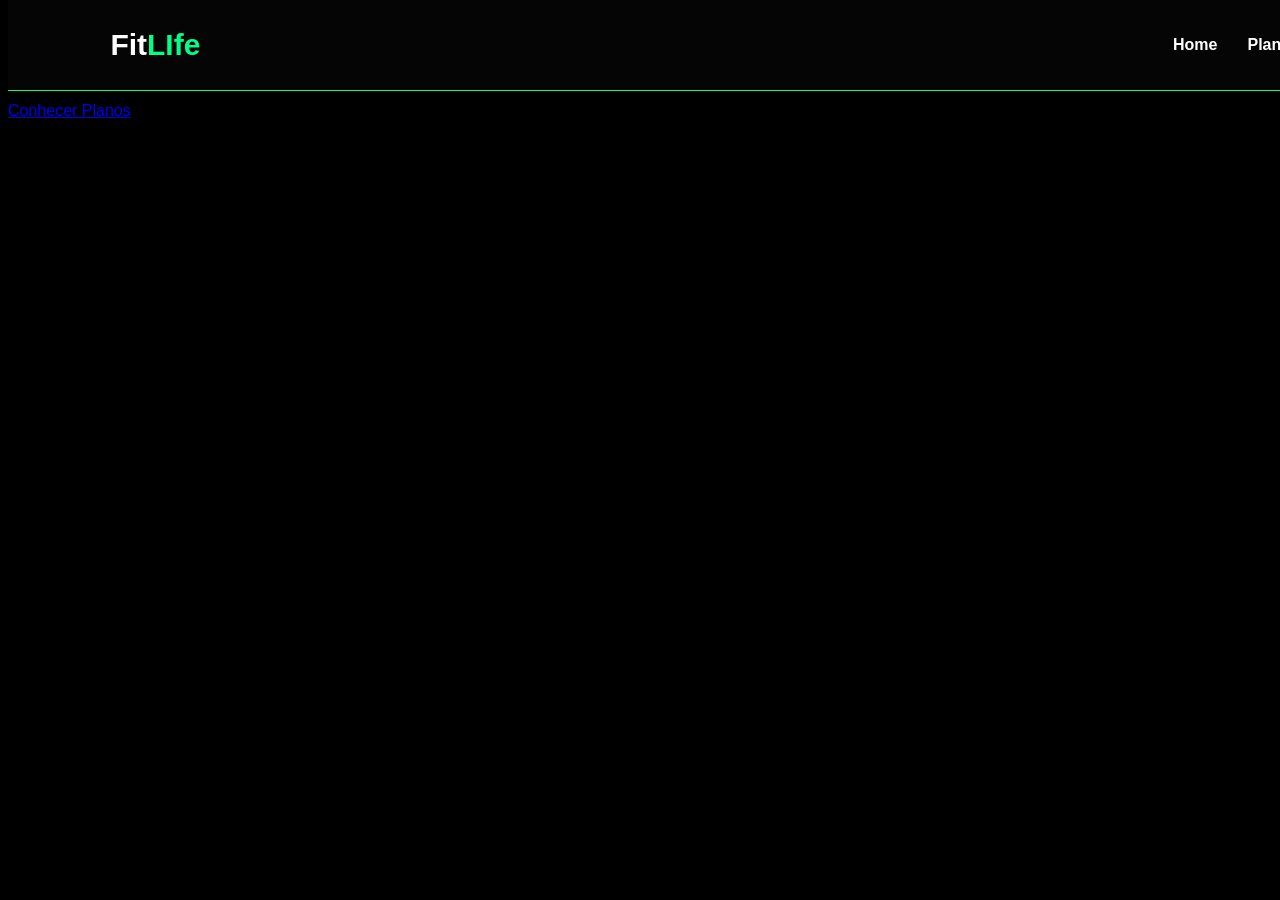
==== academiaFitLife/index.html @ 360a3dd0 "começando o projeto FitLife" ====
<!DOCTYPE html>
<html lang="pt-br">
<head>
    <meta charset="UTF-8">
    <meta name="viewport" content="width=device-width, initial-scale=1.0">
    <link rel="stylesheet" href="./style/reset.css">
    <link rel="stylesheet" href="./style/style.css">
    <title>FitLife Academia</title>
</head>
<body>
    <header class="cabecalho">
        <div class="logo">
            Fit<span>LIfe</span>
        </div>

        <nav class="menu" id="menu">
            <ul>
                <li><a href="#">Home</a></li>
                <li><a href="#">Planos</a></li>
                <li><a href="#">Contato</a></li>
            </ul>
        </nav>
    </header>
    
    <main>
        <section class="hero" id="home">
            <div class="hero-conteudo">
                <h1> Transforme a sua mente </h1>
                <p> Treine com estrutura moderna, professores qualificados e plano que cabem no seu bolso. </p>
                <a href="#planos" class="botao">Conhecer Planos</a>
            </div>


        </section>
    </main>
</body>
</html>
---- academiaFitLife/style/style.css ----
html{
    scroll-behavior: smooth;
}

body{
    font-family: Arial, Helvetica, sans-serif;
    background-color: black;
    color: #ffff;
}

.cabecalho{
    display: flex;
    align-items: center;
    justify-content: space-between;
    position: fixed;
    z-index: 1000;
    top: 0%;
    width: 100%;
    padding: 20px 8%;
    background-color: #050505;
    z-index: 1000;
    border-bottom: 1px solid #00ff88;
}

.logo{
    font-size: 30px;
    font-weight: bold;
}

.logo span{
    color: #00ff88;
}

.menu ul{
    display: flex;
    gap: 30px;
    list-style: none;
}

.menu a{
    color: #ffff;
    text-decoration: none;
    font-weight: 600;
    transition: 0.3s;
}

.menu a:hover{
    color: #00ff88;
}
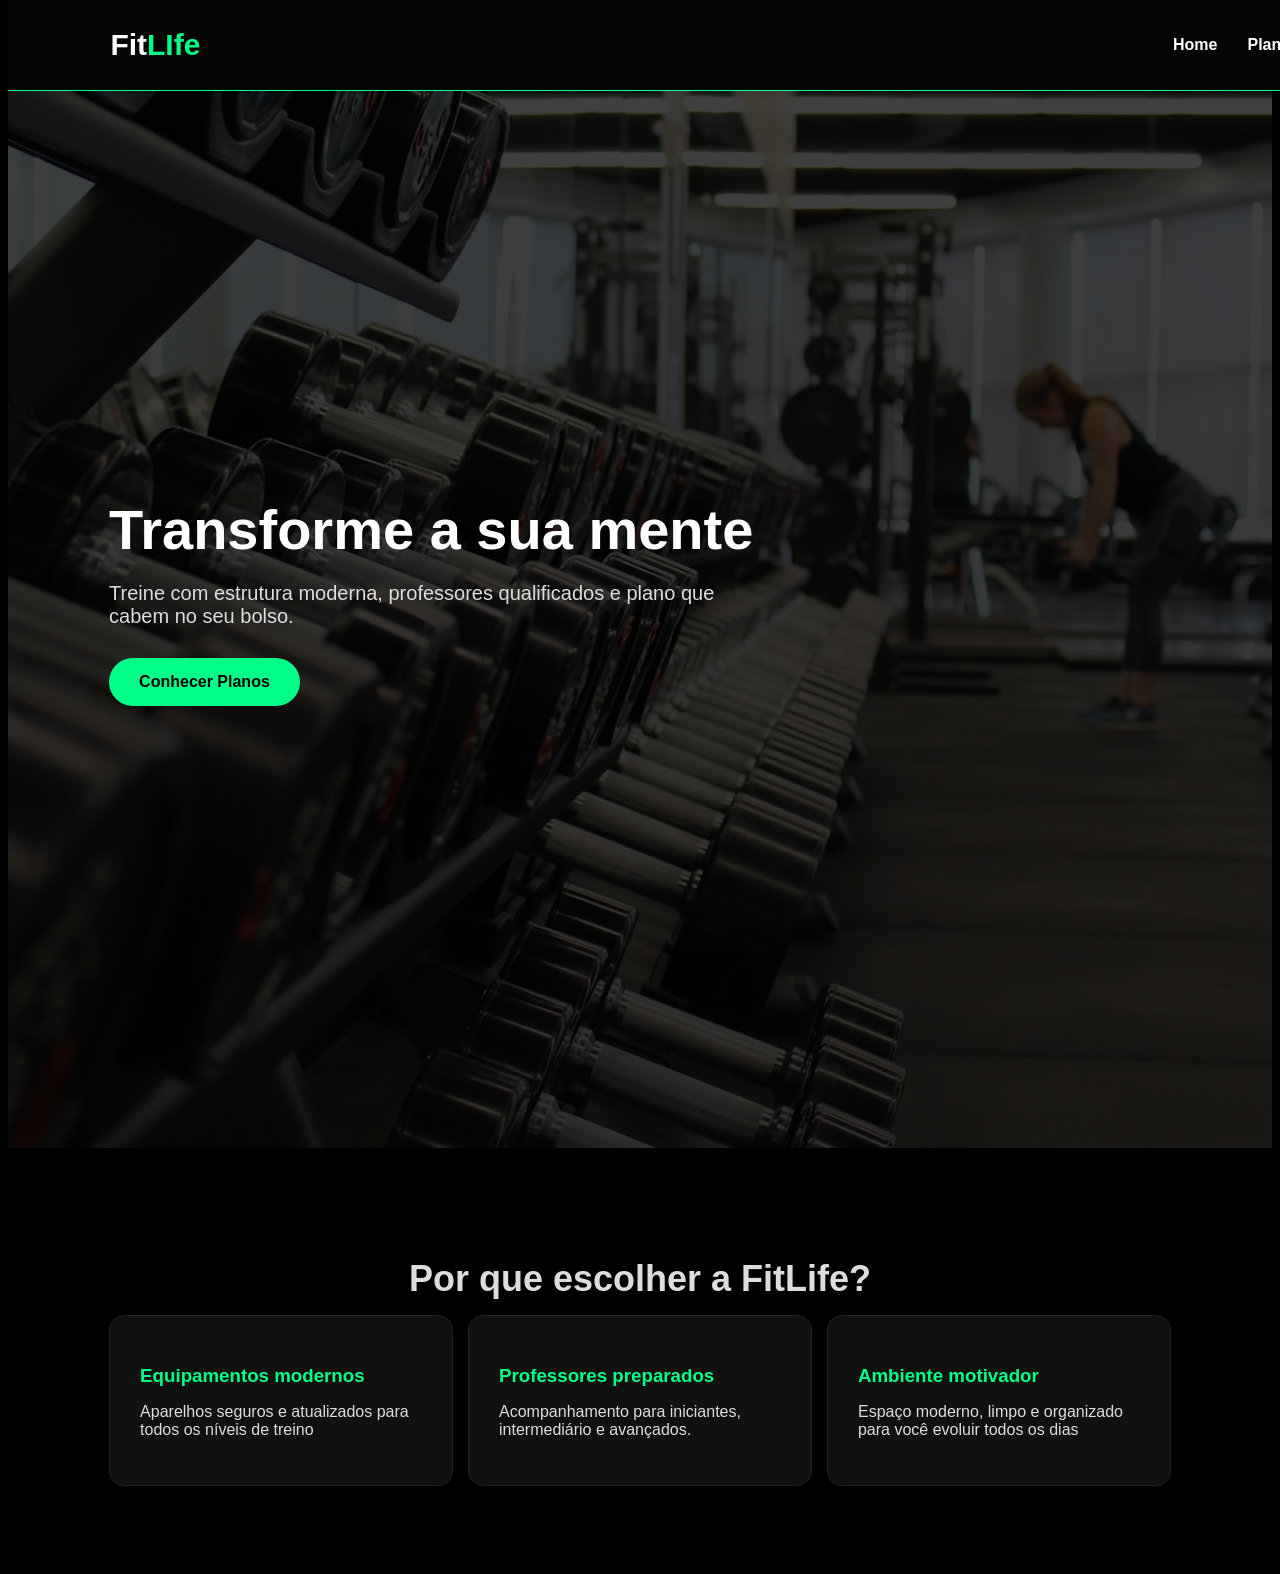
==== commit f6cda811: "continuando o projeto da FitLife" ====
--- a/academiaFitLife/index.html
+++ b/academiaFitLife/index.html
@@ -27,7 +27,28 @@
             <div class="hero-conteudo">
                 <h1> Transforme a sua mente </h1>
                 <p> Treine com estrutura moderna, professores qualificados e plano que cabem no seu bolso. </p>
-                <a href="#planos" class="botao">Conhecer Planos</a>
+                <a href="#planos" class="botao">Conhecer Planos</a> 
+            </div>
+        </section>
+
+        <section class="sobre">
+            <h2> Por que escolher a FitLife? </h2>
+
+            <div class="beneficios">
+                <div class="beneficio">
+                    <h3> Equipamentos modernos </h3>
+                    <p> Aparelhos seguros e atualizados para todos os níveis de treino </p>
+                </div>
+
+                <div class="beneficio">
+                    <h3> Professores preparados </h3>
+                    <p> Acompanhamento para iniciantes, intermediário e avançados.</p>
+                </div>
+
+                <div class="beneficio">
+                    <h3> Ambiente motivador </h3>
+                    <p> Espaço moderno, limpo e organizado para você evoluir todos os dias </p>
+                </div>
             </div>
 
 
--- a/academiaFitLife/style/style.css
+++ b/academiaFitLife/style/style.css
@@ -47,3 +47,91 @@
 .menu a:hover{
     color: #00ff88;
 }
+
+.hero{
+    min-height: 100vh;
+    background: linear-gradient(rgba(0, 0, 0, 0.75), rgba(0, 0, 0, 0.8)), url(../src/hero.avif);
+    background-size: cover;
+    background-position: center;
+    align-items: center;
+    display: flex;
+    padding: 120px 8%;
+}
+
+.hero-conteudo{
+    max-width: 650px;
+}
+
+.hero h1{
+    font-size: 56px;
+    margin-bottom: 20px;
+}
+
+.hero p{
+    font-size: 20px;
+    margin-bottom: 30px;
+    color: #dddddd;
+}
+
+.botao{
+    display: inline-block;
+    background-color: #00ff88;
+    color: #050505;
+    padding: 15px 30px;
+    text-decoration: none;
+    font-size: 16px;
+    font-weight: 600;
+    border-radius: 30px;
+    transition: 0.3s;
+}
+
+.botao:hover{
+    background-color: #ffff;
+    transform: scale(1.05);
+}
+
+section{
+    padding: 80px 8%;
+}
+
+section h2{
+    font-size: 36px;
+    text-align: center;
+    margin-bottom: 15px;
+    color: #dddddd;
+}
+
+.sobre{
+    background-color: black;
+}
+
+.beneficios{
+    display: flex;
+    gap: 15px;
+    justify-content: center;
+}
+
+.beneficio{
+    background-color: #111;
+    padding: 30px;
+    border-radius: 15px;
+    border: 1px solid #222;
+    width: 100%;
+    transition: 0.3s;
+}
+
+.beneficio:hover{
+    border-color: #00ff88;
+    transform: translateY(-8px)
+
+}
+
+.beneficio h3{
+    color: #00ff88;
+    margin-bottom: 15px;
+}
+
+.beneficio p{
+    color: #dddddd;
+
+}
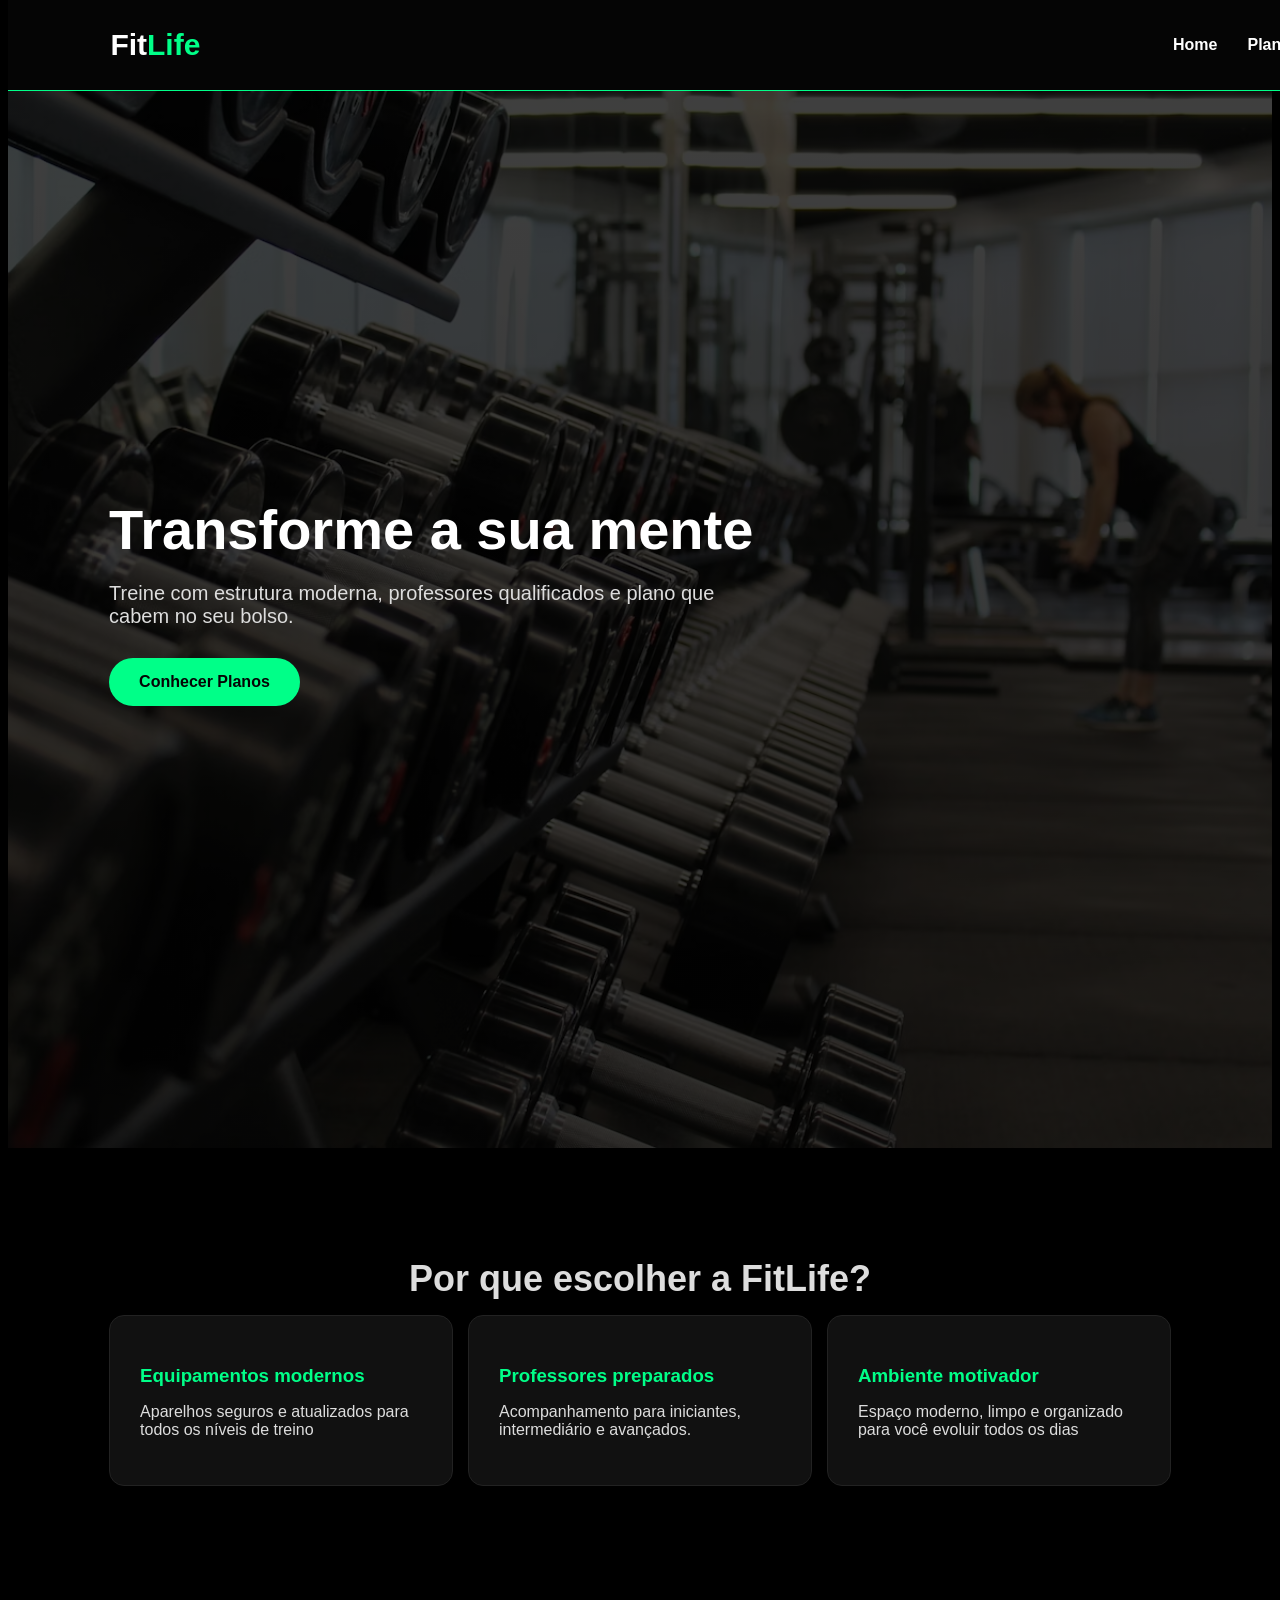
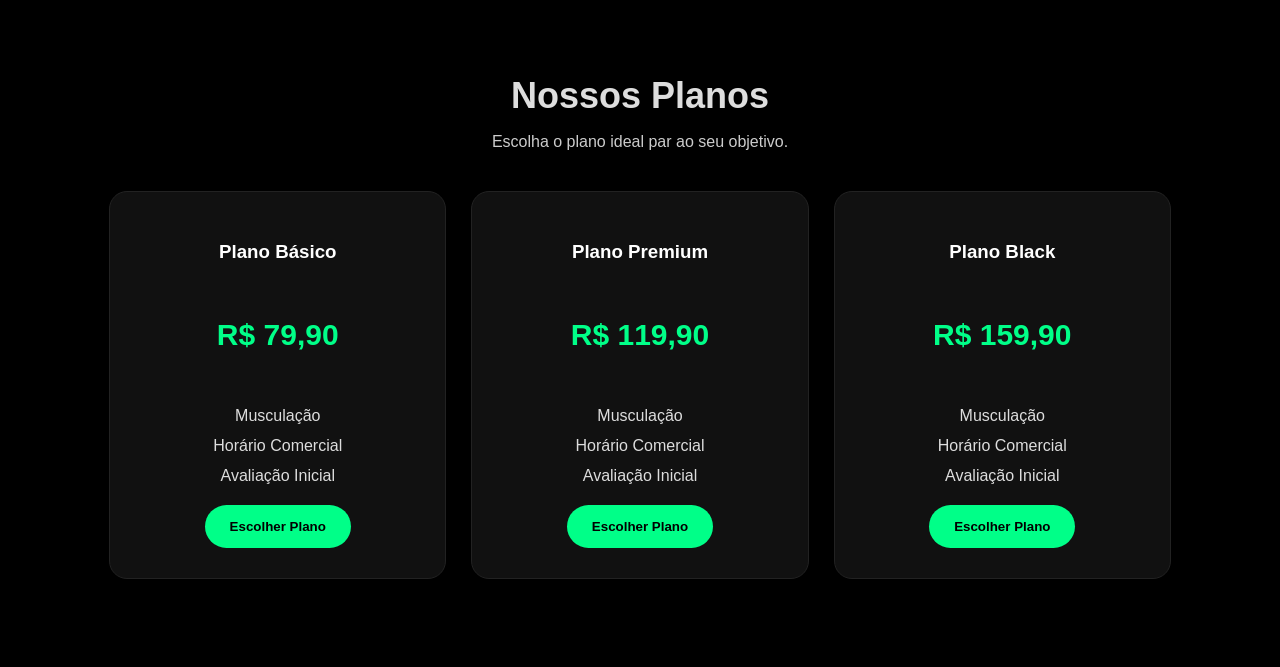
==== commit b688c327: "continuando o projeto FitLife" ====
--- a/academiaFitLife/index.html
+++ b/academiaFitLife/index.html
@@ -10,7 +10,7 @@
 <body>
     <header class="cabecalho">
         <div class="logo">
-            Fit<span>LIfe</span>
+            Fit<span>Life</span>
         </div>
 
         <nav class="menu" id="menu">
@@ -49,6 +49,47 @@
                     <h3> Ambiente motivador </h3>
                     <p> Espaço moderno, limpo e organizado para você evoluir todos os dias </p>
                 </div>
+            </div> 
+        </section>
+
+        <section class="planos" id="planos">
+            <h2> Nossos Planos </h2>
+            <p class="subtitulo"> Escolha o plano ideal par ao seu objetivo. </p>
+
+            <div class="cards-planos">
+                <div class="card">
+                    <h3> Plano Básico </h3>
+                    <p class="preco"> R$ 79,90 </p>
+                    <ul>
+                        <li> Musculação </li>
+                        <li> Horário Comercial </li>
+                        <li> Avaliação Inicial </li>
+                    </ul>
+                    <button> Escolher Plano </button>
+                </div>
+
+                <div class="card">
+                    <h3> Plano Premium </h3>
+                    <p class="preco"> R$ 119,90 </p>
+                    <ul>
+                        <li> Musculação </li>
+                        <li> Horário Comercial </li>
+                        <li> Avaliação Inicial </li>
+                    </ul>
+                    <button> Escolher Plano </button>
+                </div>
+
+                <div class="card">
+                    <h3> Plano Black </h3>
+                    <p class="preco"> R$ 159,90 </p>
+                    <ul>
+                        <li> Musculação </li>
+                        <li> Horário Comercial </li>
+                        <li> Avaliação Inicial </li>
+                    </ul>
+                    <button> Escolher Plano </button>
+                </div>
+
             </div>
 
 
--- a/academiaFitLife/style/style.css
+++ b/academiaFitLife/style/style.css
@@ -134,4 +134,71 @@
 .beneficio p{
     color: #dddddd;
 
-}+}
+
+.planos{
+    background-color: #0000;
+}
+
+.subtitulo{
+    text-align: center;
+    color: #cccccc;
+    margin-bottom: 40px;
+    font-size: 16px;
+    font-weight: 300;
+}
+
+.cards-planos{
+    display: flex;
+    gap: 25px;
+    justify-content: center;
+}
+
+.preco{
+    color: #00ff88;
+    font-size: 30px;
+    padding: 25px;
+    font-weight: 600;
+}
+
+.card{
+    background-color: #111;
+    padding: 30px;
+    border-radius: 18px;
+    border: 1px solid #222;
+    width: 100%;
+    max-width: 320px;
+    text-align: center;
+    transition: 0.3s;
+}
+
+.card:hover{
+    transform: translateY(-10px);
+    border-color: #00ff88;  
+} 
+
+.card ul{
+    list-style: none;
+    margin: 20px 0;
+    padding: 0;
+}
+
+.card li{
+    margin: 12px 0;
+    color: #dddddd;
+}
+
+.card button{
+    background-color: #00ff88;
+    border-radius: 25px;
+    padding: 14px 25px;
+    transition: 0.3s;
+    border: none;
+    cursor: pointer;
+    font-weight: 700;
+}
+
+.card button:hover{
+    background-color: #ffff;
+
+}
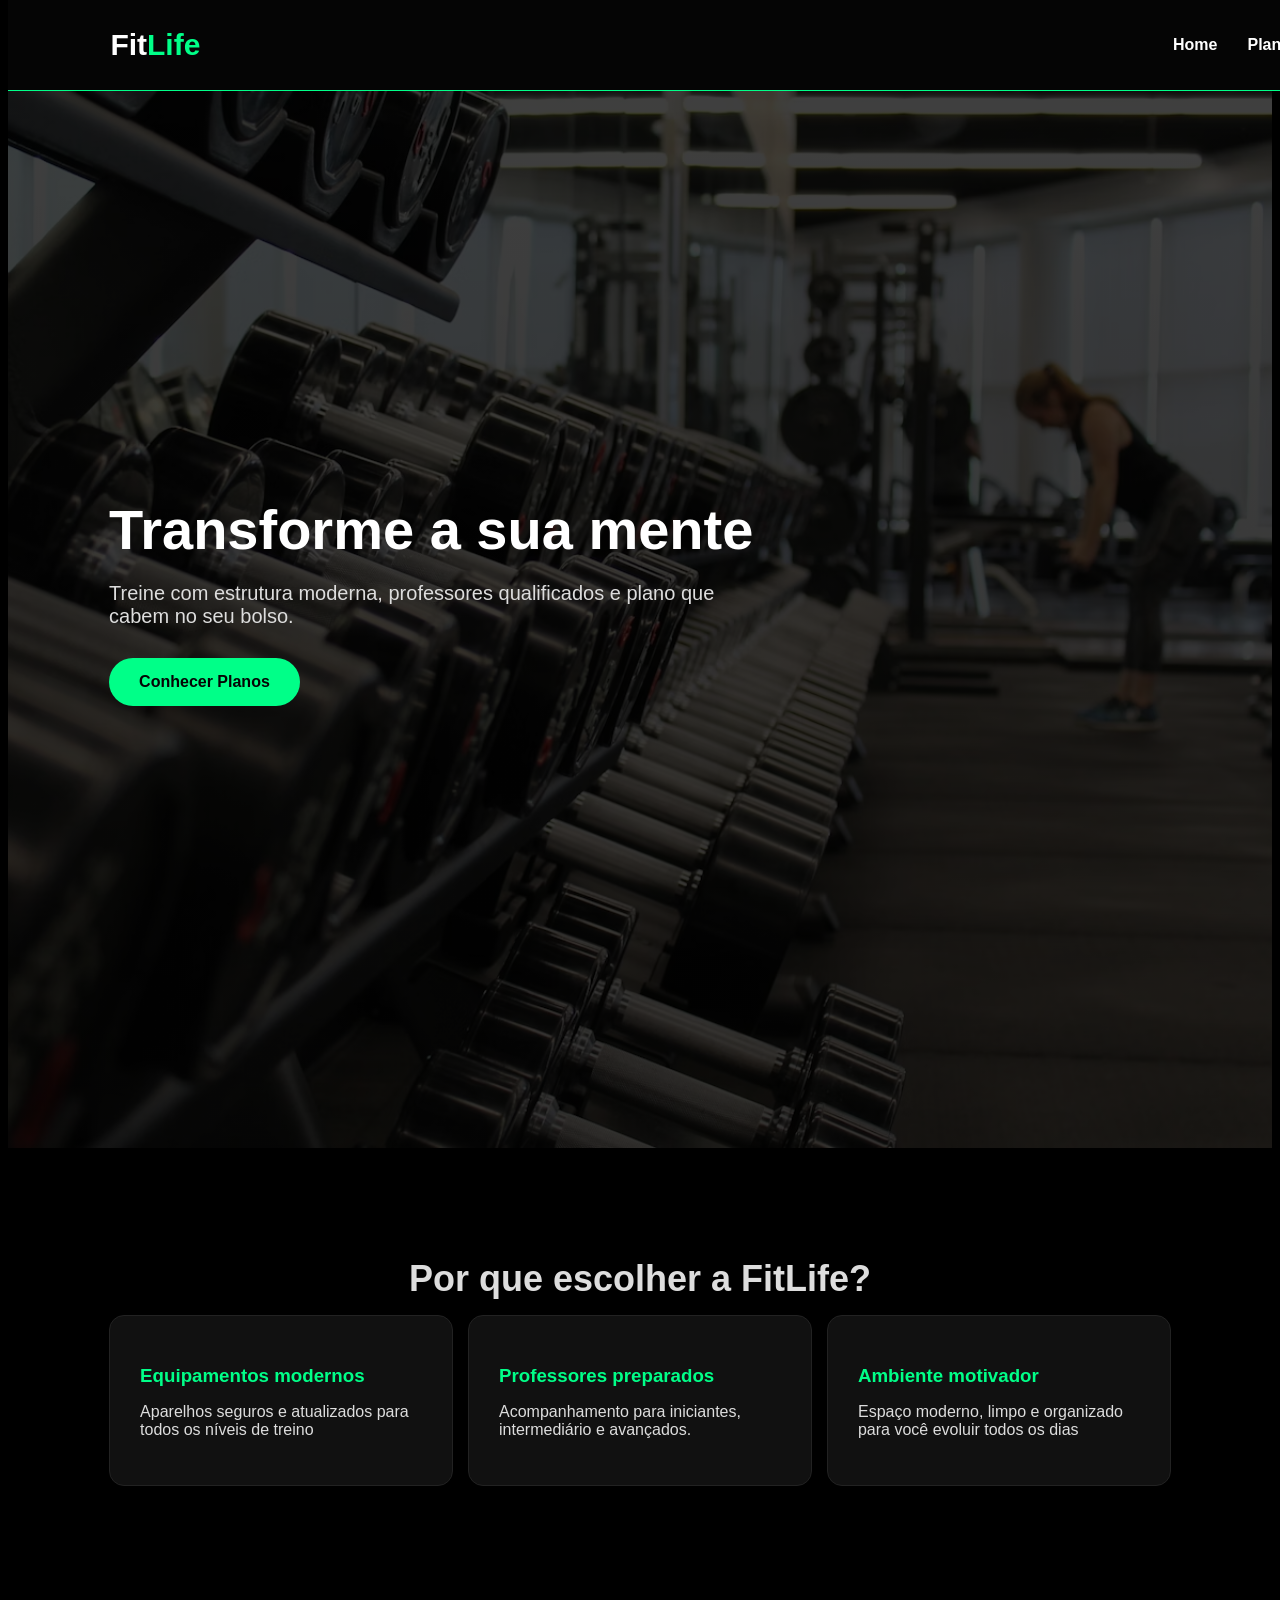
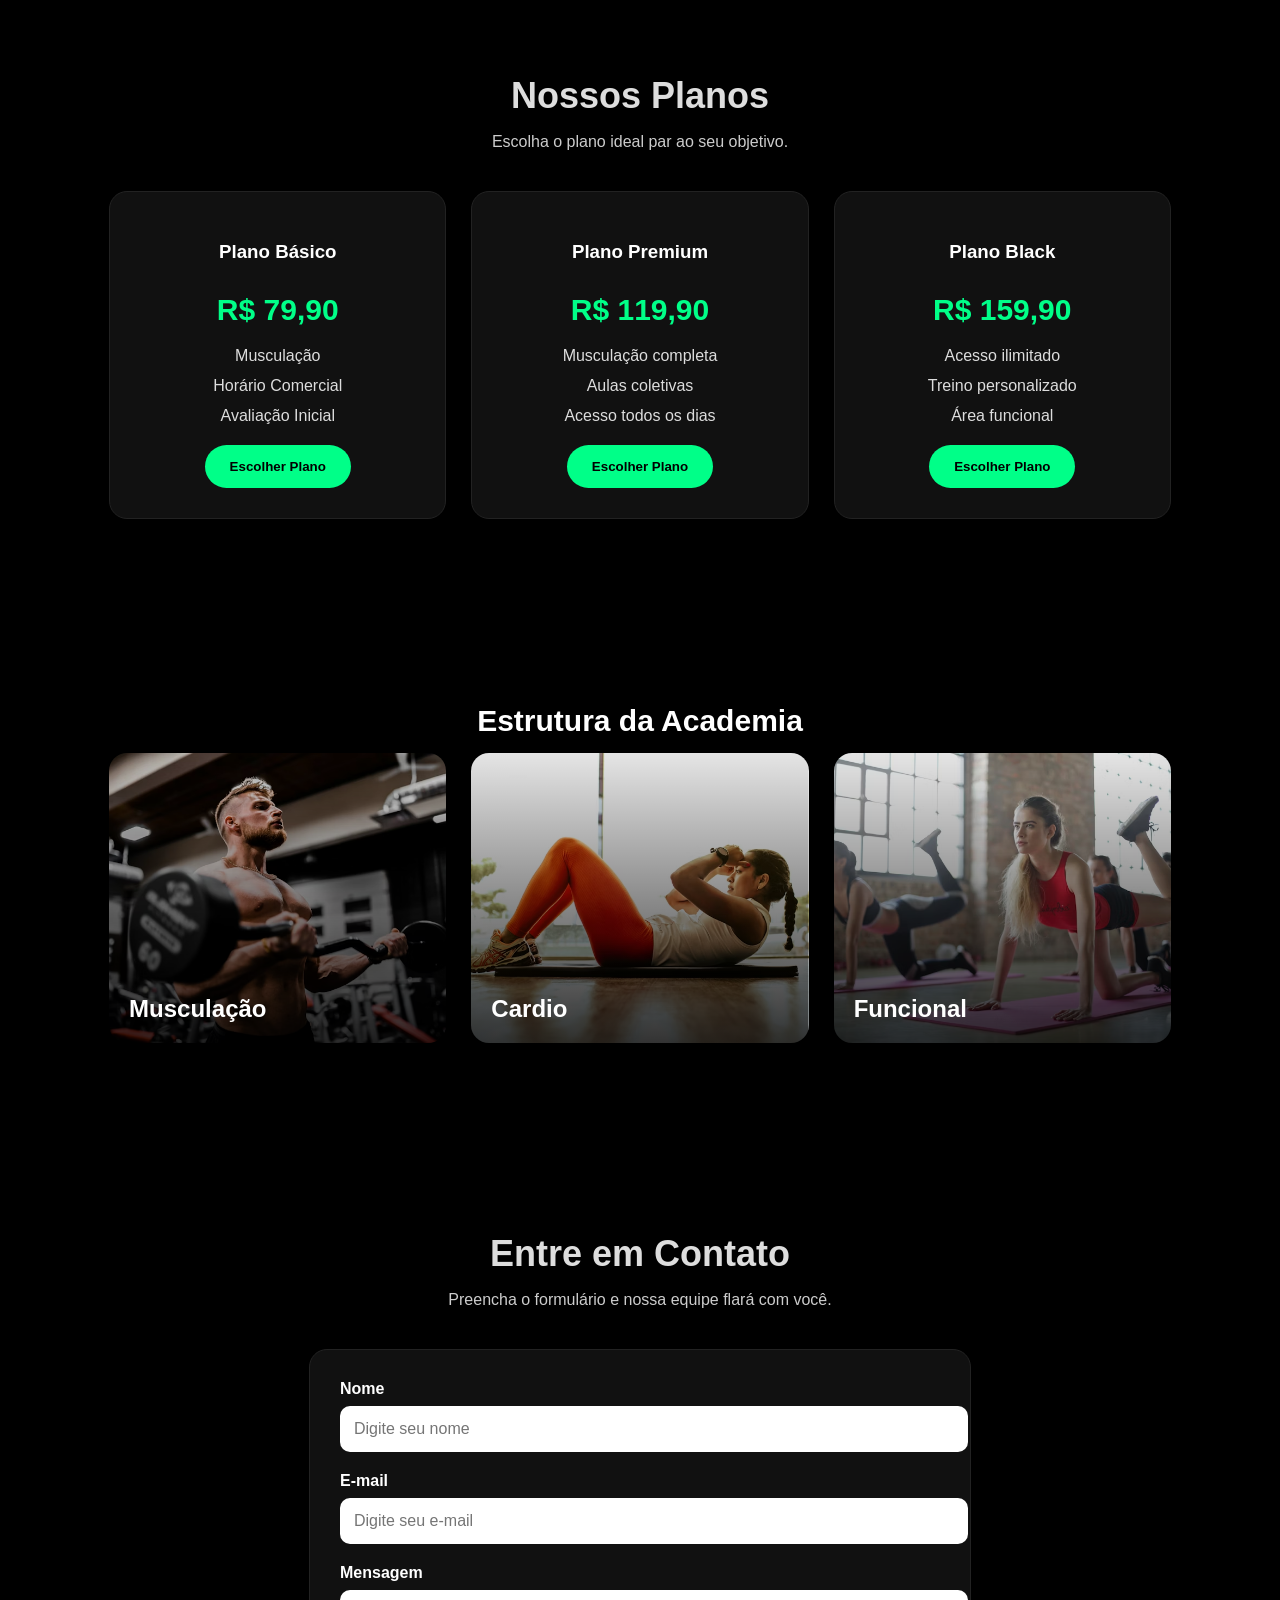
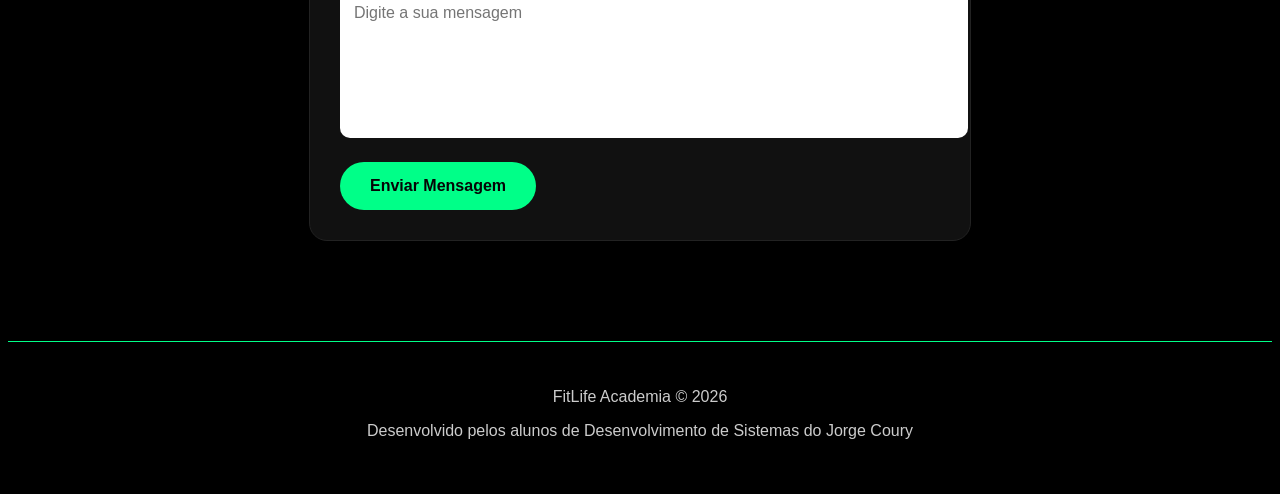
==== commit 498a2b5a: "finalizando o projeto Academia fitlife" ====
--- a/academiaFitLife/index.html
+++ b/academiaFitLife/index.html
@@ -15,9 +15,9 @@
 
         <nav class="menu" id="menu">
             <ul>
-                <li><a href="#">Home</a></li>
-                <li><a href="#">Planos</a></li>
-                <li><a href="#">Contato</a></li>
+                <li><a href="#home">Home</a></li>
+                <li><a href="#planos">Planos</a></li>
+                <li><a href="#contato">Contato</a></li>
             </ul>
         </nav>
     </header>
@@ -72,9 +72,9 @@
                     <h3> Plano Premium </h3>
                     <p class="preco"> R$ 119,90 </p>
                     <ul>
-                        <li> Musculação </li>
-                        <li> Horário Comercial </li>
-                        <li> Avaliação Inicial </li>
+                        <li> Musculação completa </li>
+                        <li> Aulas coletivas </li>
+                        <li> Acesso todos os dias </li>
                     </ul>
                     <button> Escolher Plano </button>
                 </div>
@@ -83,17 +83,56 @@
                     <h3> Plano Black </h3>
                     <p class="preco"> R$ 159,90 </p>
                     <ul>
-                        <li> Musculação </li>
-                        <li> Horário Comercial </li>
-                        <li> Avaliação Inicial </li>
+                        <li> Acesso ilimitado </li>
+                        <li> Treino personalizado </li>
+                        <li> Área funcional </li>
                     </ul>
                     <button> Escolher Plano </button>
                 </div>
+            </div>
+        </section>
+
+        <section class="galeria" id="galeria">
+            <h2> Estrutura da Academia </h2>
+                
+            <div class="imagens">
+                <div class="foto card-musculacao"> Musculação</div>
+                <div class="foto card-cardio"> Cardio </div>
+                <div class="foto card-funcional"> Funcional </div>
 
             </div>
+        </section>
 
 
+        <section class="contato" id="contato">
+            <h2> Entre em Contato </h2>
+            <p class="subtitulo"> Preencha o formulário e nossa equipe flará com você. </p>
+
+            <form id="FormContato">
+                <label for="nome"> Nome </label>
+                <input type="text" id="nome" placeholder="Digite seu nome">
+
+                <label for="email"> E-mail </label>
+                <input type="email" id="emial" placeholder="Digite seu e-mail">
+
+                <label for="mensagem"> Mensagem </label>
+                <textarea id="mensagem" placeholder="Digite a sua mensagem "></textarea>
+
+                <button type="submit" class="botao"> Enviar Mensagem</button>
+            </form>
+
+            <p class="resposta" id="resposta"></p>
         </section>
+
+        <footer class="rodape">
+            <p> FitLife Academia &copy; 2026</p>
+            <p> Desenvolvido pelos alunos de Desenvolvimento de Sistemas do Jorge Coury</p>
+
+
+        </footer>
+
+
+
     </main>
 </body>
 </html>
--- a/academiaFitLife/style/style.css
+++ b/academiaFitLife/style/style.css
@@ -157,7 +157,7 @@
 .preco{
     color: #00ff88;
     font-size: 30px;
-    padding: 25px;
+    margin-bottom: 20px;
     font-weight: 600;
 }
 
@@ -172,7 +172,8 @@
     transition: 0.3s;
 }
 
-.card:hover{
+.card:hover,
+form button:hover{
     transform: translateY(-10px);
     border-color: #00ff88;  
 } 
@@ -202,3 +203,103 @@
     background-color: #ffff;
 
 }
+
+.galeria{
+    background-color: #0000;
+}
+
+.galeria h2{
+    font-size: 30px;
+    align-items: center;
+    color: #ffff;
+    text-align: center;
+}
+
+
+.imagens{
+    display: grid;
+    grid-template-columns: repeat(3, 1fr);
+    gap: 25px;
+}
+
+.foto{
+    display: flex;
+    height: 250px;
+    border-radius: 18px;
+    background-size: cover;
+    background-position: center;
+    align-items: end;
+    padding: 20px;
+    font-size: 24px;
+    font-weight: 600;
+    color: #ffff;
+    overflow: hidden;
+
+}
+
+.card-musculacao{
+    background-image: linear-gradient(rgba(0, 0, 0, 0.1), rgba(0, 0, 0, 0.8)), url(../src/musculacao.avif);
+}
+
+.card-cardio{
+    background-image: linear-gradient(rgba(0, 0, 0, 0.1), rgba(0, 0, 0, 0.8)), url(../src/cardio.avif);
+}
+
+.card-funcional{
+    background-image: linear-gradient(rgba(0, 0, 0, 0.1), rgba(0, 0, 0, 0.8)), url(../src/funcional.avif);
+}
+
+
+
+form{
+    max-width: 600px;
+    margin: 0 auto;
+    background-color: #111;
+    padding: 30px;
+    border-radius: 18px;
+    border: 1px solid #222;
+}
+
+label{
+    display: block;
+    margin-bottom: 8px;
+    font-weight: 600;
+}
+
+input, textarea{
+    width: 100%;
+    padding: 14px;
+    margin-bottom: 20px;
+    border-radius: 10px;
+    border: none;
+    outline: none;
+    font-size: 16px;
+    font-family: Arial, Helvetica, sans-serif;
+}
+
+textarea{
+    height: 120px;
+    resize: none;
+}
+
+.resposta{
+text-align: center;
+font-size: 18px;
+margin-top: 20px;
+color: #00ff88;
+
+
+}
+
+button{
+    outline: none;
+    border: none;
+}
+
+.rodape{
+    background-color: #0000;
+    text-align: center;
+    padding: 30px;
+    color: #cccccc;
+    border-top: #00ff88 solid 1px;
+}
